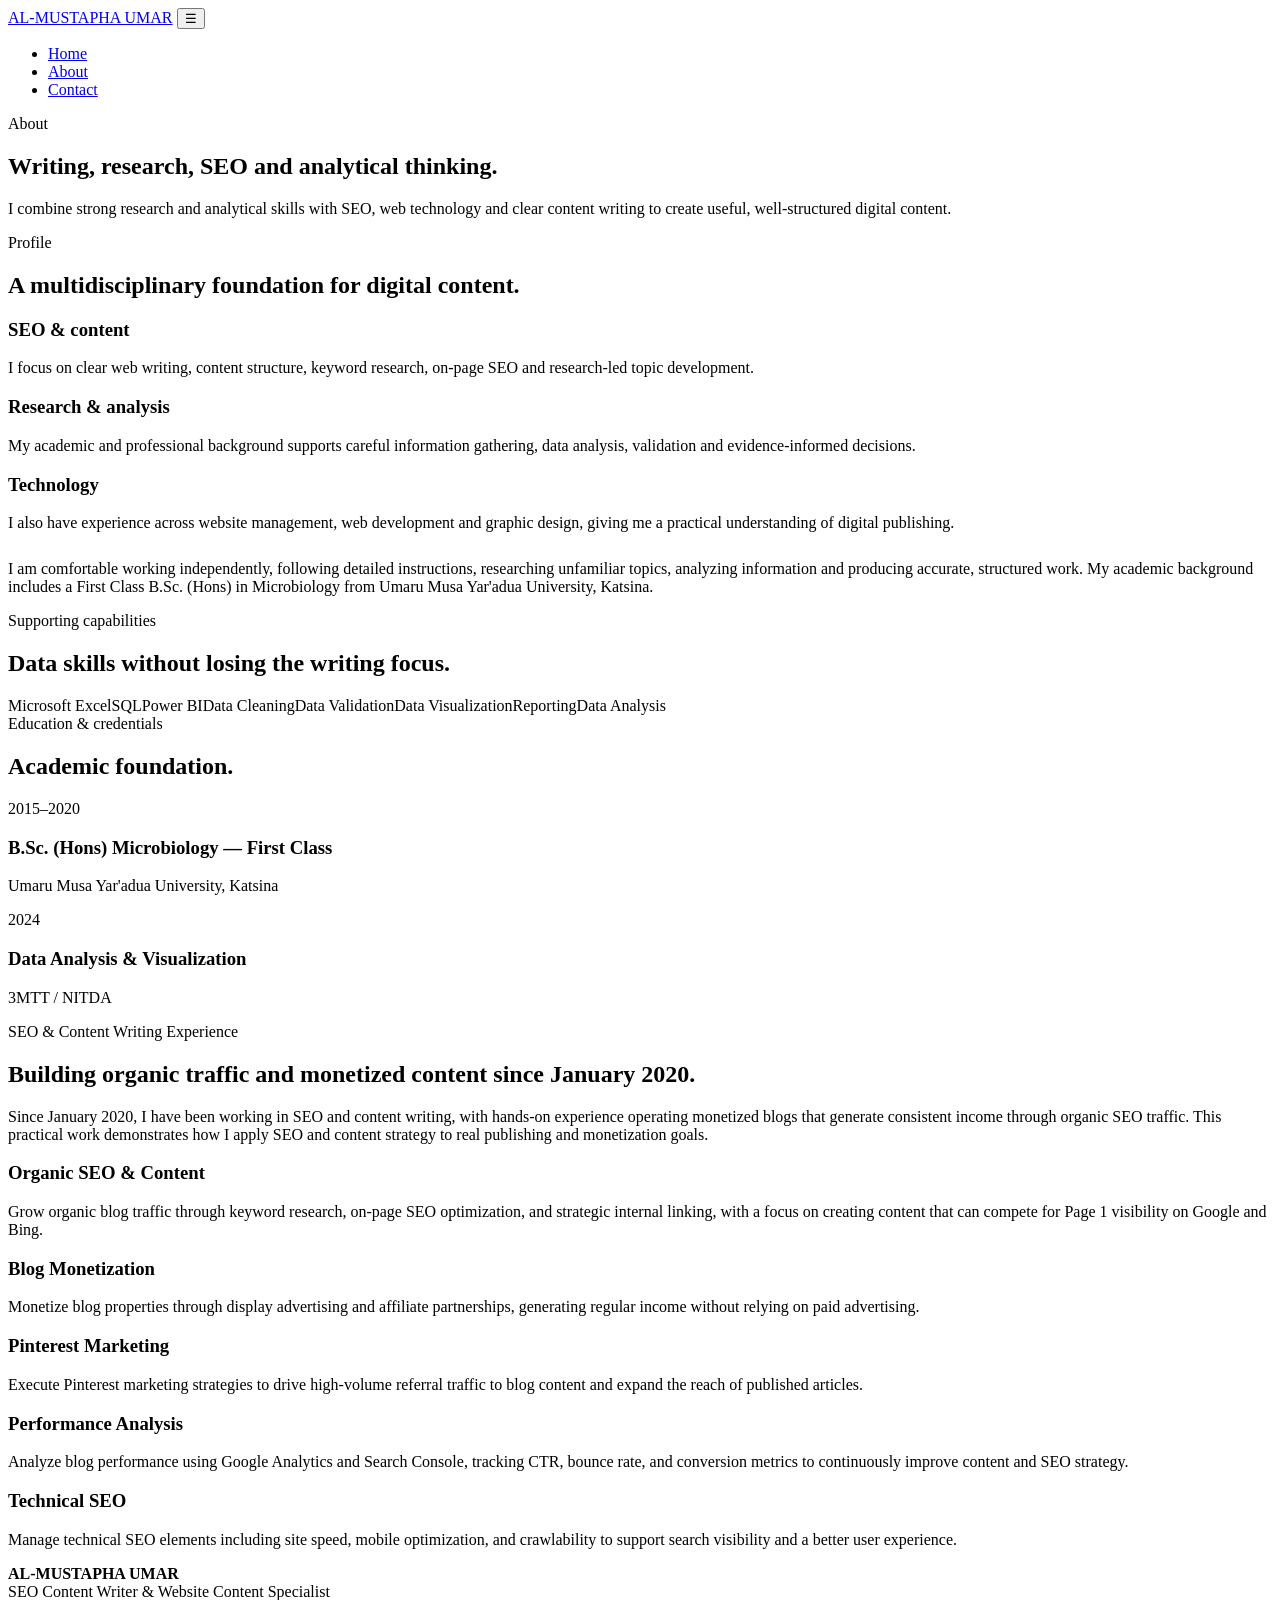
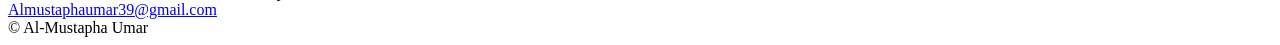
==== about.html @ d9625d3d "Add files via upload" ====
<!doctype html><html lang="en"><head>
<meta charset="utf-8"><meta name="viewport" content="width=device-width, initial-scale=1">
<title>About Al-Mustapha Umar | SEO Content Writer</title><meta name="description" content="About Al-Mustapha Umar and his combination of SEO, writing, research, web and data skills"><meta name="author" content="Al-Mustapha Umar">
<meta property="og:title" content="About Al-Mustapha Umar | SEO Content Writer"><meta property="og:description" content="About Al-Mustapha Umar and his combination of SEO, writing, research, web and data skills"><meta property="og:type" content="website">
<meta property="og:url" content="https://YOUR-GITHUB-USERNAME.github.io/about.html">
<link rel="canonical" href="https://YOUR-GITHUB-USERNAME.github.io/about.html">
<link rel="icon" href="assets/favicon.svg" type="image/svg+xml"><link rel="stylesheet" href="css/style.css"></head>
<body><header class="site-header">
  <nav class="nav container" aria-label="Main navigation">
    <a class="brand" href="index.html">AL-MUSTAPHA UMAR</a>
    <button class="nav-toggle" type="button" aria-label="Open navigation" aria-expanded="false" aria-controls="primary-menu">☰</button>
    <ul class="nav-links" id="primary-menu">
      <li><a href="index.html">Home</a></li>
      <li><a href="about.html">About</a></li>
      <li><a href="contact.html">Contact</a></li>
    </ul>
  </nav>
</header><main><section class="page-hero"><div class="container"><div class="kicker">About</div><h1>Writing, research, SEO and analytical thinking.</h1><p class="section-intro">I combine strong research and analytical skills with SEO, web technology and clear content writing to create useful, well-structured digital content.</p></div></section>
<section class="section"><div class="container"><div class="section-head"><div><div class="kicker">Profile</div><h2>A multidisciplinary foundation for digital content.</h2></div></div><div class="cards">
<article class="card"><h3>SEO &amp; content</h3><p>I focus on clear web writing, content structure, keyword research, on-page SEO and research-led topic development.</p></article>
<article class="card"><h3>Research &amp; analysis</h3><p>My academic and professional background supports careful information gathering, data analysis, validation and evidence-informed decisions.</p></article>
<article class="card"><h3>Technology</h3><p>I also have experience across website management, web development and graphic design, giving me a practical understanding of digital publishing.</p></article></div>
<p class="section-intro" style="margin-top:28px">I am comfortable working independently, following detailed instructions, researching unfamiliar topics, analyzing information and producing accurate, structured work. My academic background includes a First Class B.Sc. (Hons) in Microbiology from Umaru Musa Yar'adua University, Katsina.</p></div></section>
<section class="section section-alt"><div class="container"><div class="section-head"><div><div class="kicker">Supporting capabilities</div><h2>Data skills without losing the writing focus.</h2></div></div>
<div class="skills"><span class="skill">Microsoft Excel</span><span class="skill">SQL</span><span class="skill">Power BI</span><span class="skill">Data Cleaning</span><span class="skill">Data Validation</span><span class="skill">Data Visualization</span><span class="skill">Reporting</span><span class="skill">Data Analysis</span></div></div></section>
<section class="section"><div class="container"><div class="section-head"><div><div class="kicker">Education &amp; credentials</div><h2>Academic foundation.</h2></div></div><div class="timeline">
<div class="timeline-item"><div class="timeline-date">2015–2020</div><div><h3>B.Sc. (Hons) Microbiology — First Class</h3><p>Umaru Musa Yar'adua University, Katsina</p></div></div>
<div class="timeline-item"><div class="timeline-date">2024</div><div><h3>Data Analysis &amp; Visualization</h3><p>3MTT / NITDA</p></div></div>
</div></div></section>
<section class="section section-alt"><div class="container"><div class="section-head"><div><div class="kicker">SEO &amp; Content Writing Experience</div><h2>Building organic traffic and monetized content since January 2020.</h2><p class="section-intro">Since January 2020, I have been working in SEO and content writing, with hands-on experience operating monetized blogs that generate consistent income through organic SEO traffic. This practical work demonstrates how I apply SEO and content strategy to real publishing and monetization goals.</p></div></div><div class="cards"><article class="card"><h3>Organic SEO &amp; Content</h3><p>Grow organic blog traffic through keyword research, on-page SEO optimization, and strategic internal linking, with a focus on creating content that can compete for Page 1 visibility on Google and Bing.</p></article><article class="card"><h3>Blog Monetization</h3><p>Monetize blog properties through display advertising and affiliate partnerships, generating regular income without relying on paid advertising.</p></article><article class="card"><h3>Pinterest Marketing</h3><p>Execute Pinterest marketing strategies to drive high-volume referral traffic to blog content and expand the reach of published articles.</p></article><article class="card"><h3>Performance Analysis</h3><p>Analyze blog performance using Google Analytics and Search Console, tracking CTR, bounce rate, and conversion metrics to continuously improve content and SEO strategy.</p></article><article class="card"><h3>Technical SEO</h3><p>Manage technical SEO elements including site speed, mobile optimization, and crawlability to support search visibility and a better user experience.</p></article></div></div></section></main><footer class="footer"><div class="container footer-row">
  <div><strong>AL-MUSTAPHA UMAR</strong><br>SEO Content Writer &amp; Website Content Specialist</div>
  <div><a href="mailto:Almustaphaumar39@gmail.com">Almustaphaumar39@gmail.com</a><br>© <span data-year></span> Al-Mustapha Umar</div>
</div></footer></body></html>
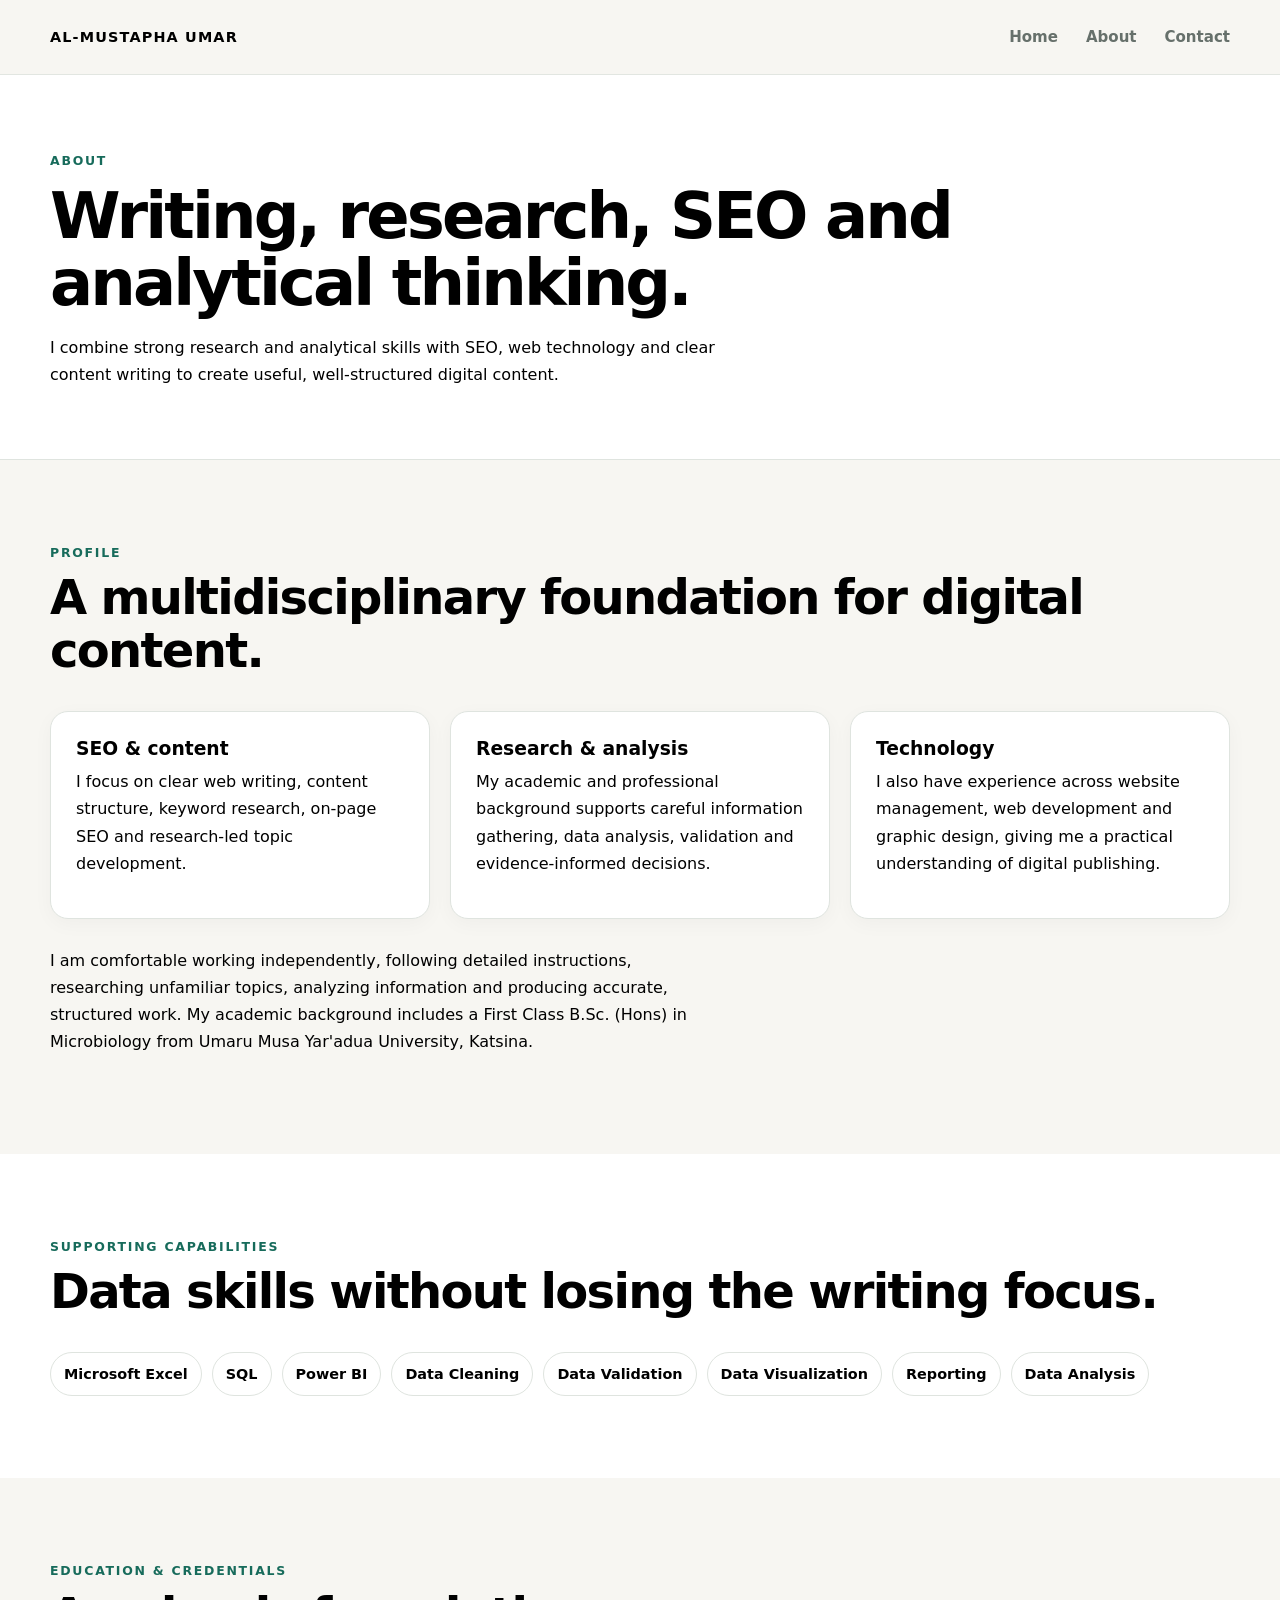
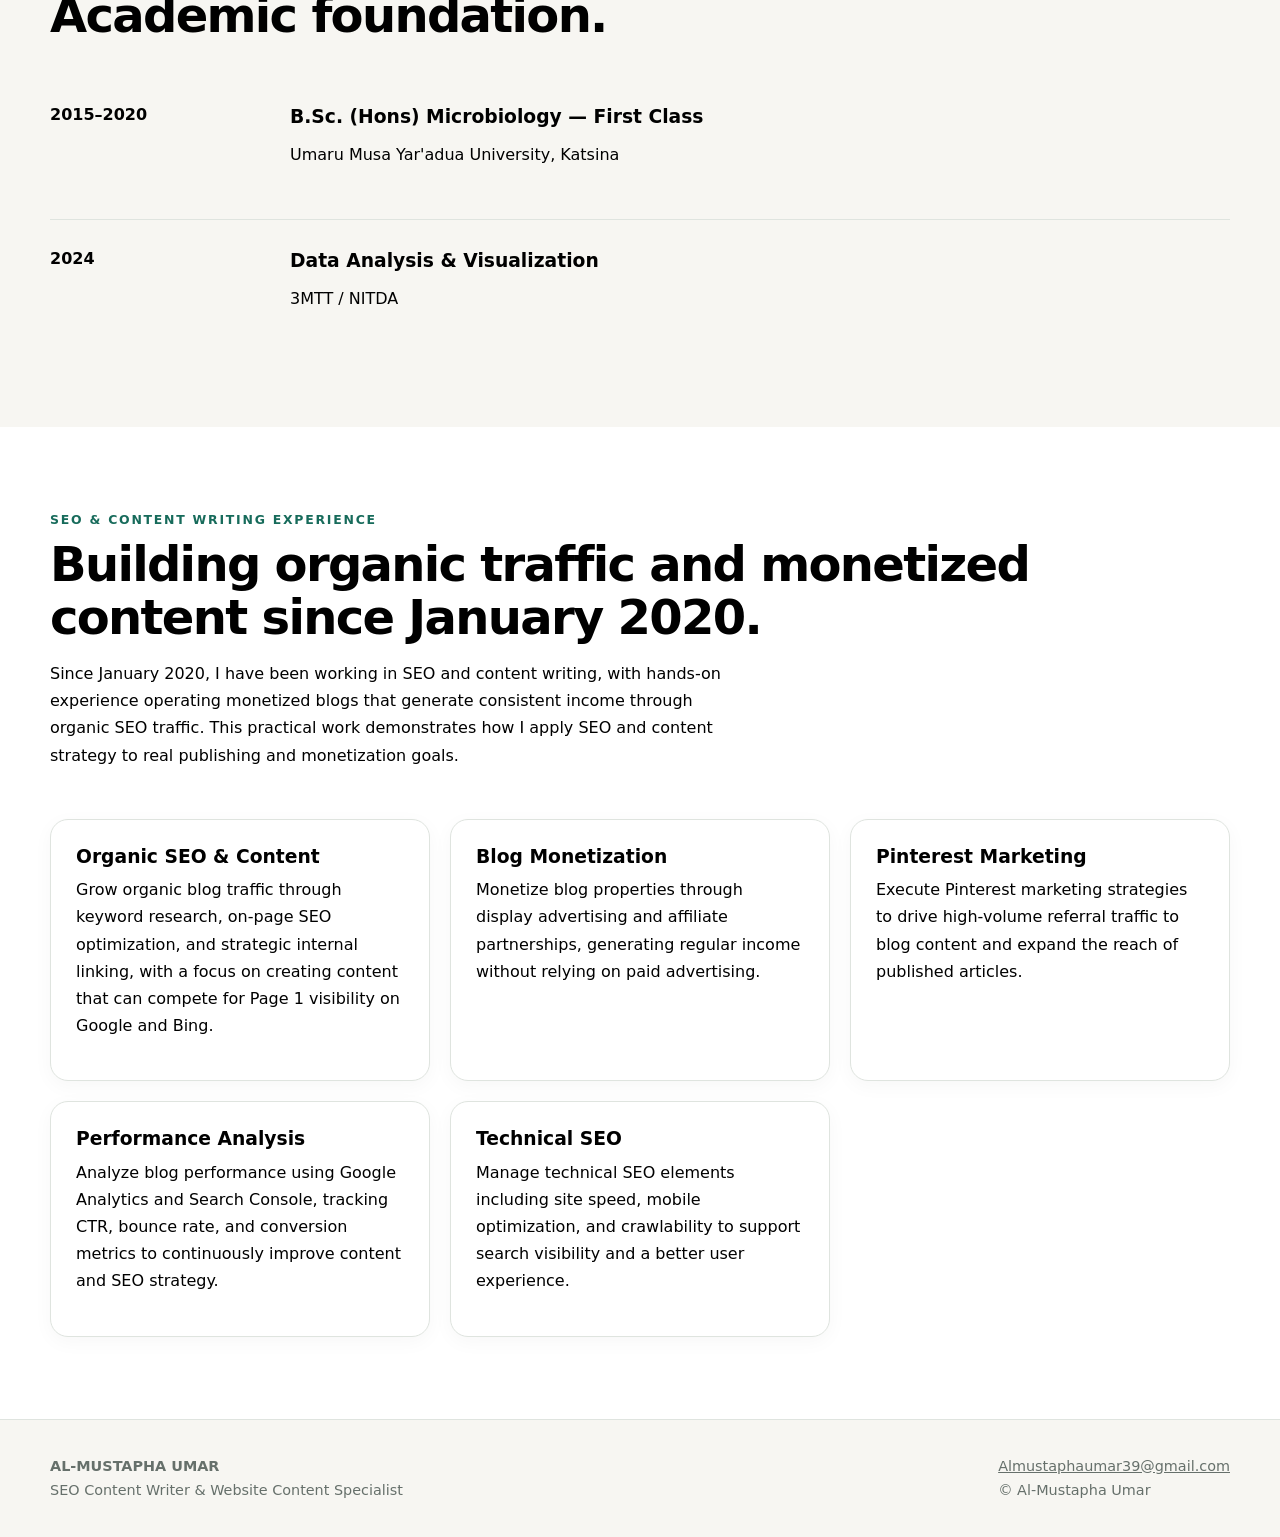
==== commit f8a3670d: "Update about.html" ====
--- a/about.html
+++ b/about.html
@@ -6,7 +6,7 @@
 <link rel="canonical" href="https://YOUR-GITHUB-USERNAME.github.io/about.html">
 <link rel="icon" href="assets/favicon.svg" type="image/svg+xml"><link rel="stylesheet" href="css/style.css"></head>
 <body><header class="site-header">
-  <nav class="nav container" aria-label="Main navigation">
+  <nav id="site-navigation" class="nav container" aria-label="Main navigation">
     <a class="brand" href="index.html">AL-MUSTAPHA UMAR</a>
     <button class="nav-toggle" type="button" aria-label="Open navigation" aria-expanded="false" aria-controls="primary-menu">☰</button>
     <ul class="nav-links" id="primary-menu">
@@ -30,4 +30,5 @@
 <section class="section section-alt"><div class="container"><div class="section-head"><div><div class="kicker">SEO &amp; Content Writing Experience</div><h2>Building organic traffic and monetized content since January 2020.</h2><p class="section-intro">Since January 2020, I have been working in SEO and content writing, with hands-on experience operating monetized blogs that generate consistent income through organic SEO traffic. This practical work demonstrates how I apply SEO and content strategy to real publishing and monetization goals.</p></div></div><div class="cards"><article class="card"><h3>Organic SEO &amp; Content</h3><p>Grow organic blog traffic through keyword research, on-page SEO optimization, and strategic internal linking, with a focus on creating content that can compete for Page 1 visibility on Google and Bing.</p></article><article class="card"><h3>Blog Monetization</h3><p>Monetize blog properties through display advertising and affiliate partnerships, generating regular income without relying on paid advertising.</p></article><article class="card"><h3>Pinterest Marketing</h3><p>Execute Pinterest marketing strategies to drive high-volume referral traffic to blog content and expand the reach of published articles.</p></article><article class="card"><h3>Performance Analysis</h3><p>Analyze blog performance using Google Analytics and Search Console, tracking CTR, bounce rate, and conversion metrics to continuously improve content and SEO strategy.</p></article><article class="card"><h3>Technical SEO</h3><p>Manage technical SEO elements including site speed, mobile optimization, and crawlability to support search visibility and a better user experience.</p></article></div></div></section></main><footer class="footer"><div class="container footer-row">
   <div><strong>AL-MUSTAPHA UMAR</strong><br>SEO Content Writer &amp; Website Content Specialist</div>
   <div><a href="mailto:Almustaphaumar39@gmail.com">Almustaphaumar39@gmail.com</a><br>© <span data-year></span> Al-Mustapha Umar</div>
-</div></footer></body></html>+</div></footer><script src="js/script.js"></script>
+</body></html>
--- a/css/style.css
+++ b/css/style.css
@@ -0,0 +1,88 @@
+:root{
+  --bg:#f7f6f2; --surface:#ffffff; --text:#202522; --muted:#66706b;
+  --accent:#176b5b; --accent-dark:#0e5144; --line:#dfe4df;
+  --soft:#edf4f1; --shadow:0 14px 40px rgba(25,40,34,.08);
+  --radius:18px; --max:1180px;
+}
+*{box-sizing:border-box}
+html{scroll-behavior:smooth}
+body{margin:0;background:var(--bg);color:#000;font-family:Inter,system-ui,-apple-system,BlinkMacSystemFont,"Segoe UI",sans-serif;line-height:1.7}
+img{max-width:100%;display:block}
+a{color:inherit}
+.container{width:min(calc(100% - 40px),var(--max));margin-inline:auto}
+.site-header{position:sticky;top:0;z-index:50;background:rgba(247,246,242,.94);backdrop-filter:blur(12px);border-bottom:1px solid rgba(223,228,223,.9)}
+.nav{min-height:74px;display:flex;align-items:center;justify-content:space-between;gap:24px}
+.brand{font-weight:800;letter-spacing:.08em;text-decoration:none;font-size:.9rem}
+.nav-toggle{display:none;border:1px solid var(--line);background:var(--surface);border-radius:10px;padding:9px 11px;cursor:pointer}
+.nav-links{display:flex;gap:28px;align-items:center;list-style:none;margin:0;padding:0}
+.nav-links a{text-decoration:none;color:var(--muted);font-weight:650;font-size:.94rem}
+.nav-links a:hover,.nav-links a:focus{color:var(--accent)}
+.hero{padding:100px 0 82px}
+.hero-grid{display:grid;grid-template-columns:1.25fr .75fr;gap:70px;align-items:center}
+.eyebrow,.kicker{color:var(--accent);font-size:.78rem;font-weight:800;letter-spacing:.14em;text-transform:uppercase}
+.hero h1{font-size:clamp(2.7rem,6vw,5.4rem);line-height:1.02;letter-spacing:-.055em;margin:16px 0}
+.hero h2{font-size:clamp(1.15rem,2vw,1.55rem);font-weight:700;margin:0 0 20px}
+.lede{font-size:1.15rem;color:#000;max-width:700px}
+.actions{display:flex;gap:12px;flex-wrap:wrap;margin-top:30px}
+.btn{display:inline-flex;align-items:center;justify-content:center;gap:8px;border-radius:11px;padding:12px 18px;font-weight:750;text-decoration:none;border:1px solid var(--accent);transition:.2s ease;cursor:pointer}
+.btn-primary{background:var(--accent);color:#fff}.btn-primary:hover{background:var(--accent-dark);transform:translateY(-1px)}
+.btn-secondary{color:var(--accent);background:transparent}.btn-secondary:hover{background:var(--soft)}
+.hero-photo{aspect-ratio:4/5;border:1px solid var(--line);border-radius:28px;background:linear-gradient(145deg,#e7eee9,#d7e2dc);display:grid;place-items:center;overflow:hidden;box-shadow:var(--shadow)}
+.hero-photo img{width:100%;height:100%;object-fit:cover}
+.photo-placeholder{padding:30px;text-align:center;color:var(--muted)}
+.section{padding:82px 0}
+.section-alt{background:#fff}
+.section-head{display:flex;align-items:end;justify-content:space-between;gap:30px;margin-bottom:34px}
+.section h2{font-size:clamp(2rem,4vw,3rem);line-height:1.1;letter-spacing:-.035em;margin:8px 0 0}
+.section-intro{max-width:680px;color:#000}
+.cards{display:grid;grid-template-columns:repeat(3,1fr);gap:20px}
+.card{background:var(--surface);border:1px solid var(--line);border-radius:var(--radius);padding:25px;box-shadow:0 5px 20px rgba(25,40,34,.035)}
+.card:hover{box-shadow:var(--shadow);transform:translateY(-2px);transition:.2s}
+.icon-card .icon{width:42px;height:42px;border-radius:12px;background:var(--soft);display:grid;place-items:center;color:var(--accent);font-weight:800;margin-bottom:18px}
+.card h3{margin:0 0 8px;line-height:1.25}.card p{color:#000;margin:0 0 16px}
+.tag{display:inline-block;font-size:.72rem;font-weight:800;text-transform:uppercase;letter-spacing:.08em;color:var(--accent);margin-bottom:10px}
+.work-grid{display:grid;grid-template-columns:repeat(3,1fr);gap:20px}
+.placeholder{border-style:dashed;background:#fbfcfa}
+.placeholder strong{display:block;margin-bottom:8px}
+.skills{display:flex;flex-wrap:wrap;gap:10px}.skill{padding:9px 13px;border:1px solid var(--line);border-radius:999px;background:#fff;font-weight:650;font-size:.9rem}
+.timeline{display:grid;gap:18px}
+.timeline-item{display:grid;grid-template-columns:210px 1fr;gap:30px;padding:25px 0;border-top:1px solid var(--line)}
+.timeline-item:first-child{border-top:0}
+.timeline-date{color:#000;font-weight:700}.timeline h3{margin:0 0 3px}.timeline p{margin:8px 0;color:#000}
+.timeline ul{margin:10px 0 0;padding-left:20px}
+.filters{display:flex;flex-wrap:wrap;gap:8px;margin:0 0 30px}
+.filter-btn{border:1px solid var(--line);background:#fff;padding:10px 14px;border-radius:999px;font-weight:750;cursor:pointer;color:var(--muted)}
+.filter-btn[aria-selected="true"],.filter-btn:hover{background:var(--accent);color:#fff;border-color:var(--accent)}
+.article-grid{display:grid;grid-template-columns:repeat(3,1fr);gap:22px}
+.article-card{overflow:hidden;padding:0}
+.article-card img{width:100%;aspect-ratio:16/9;object-fit:cover;border-bottom:1px solid var(--line)}
+.article-body{padding:23px}.article-meta{display:flex;gap:12px;flex-wrap:wrap;color:#000;font-size:.84rem}.article-card h3{font-size:1.25rem;margin:10px 0}
+.article-card .btn{margin-top:8px}
+.contact-box{display:grid;grid-template-columns:1fr .8fr;gap:45px;align-items:center;background:#fff;color:#000;border:1px solid var(--line);border-radius:28px;padding:48px}
+.contact-box p{color:#000}.contact-box .btn-secondary{color:var(--accent);border-color:var(--accent)}
+.footer{padding:34px 0;border-top:1px solid var(--line);color:var(--muted);font-size:.9rem}.footer-row{display:flex;justify-content:space-between;gap:20px;flex-wrap:wrap}
+.page-hero{padding:75px 0 55px;background:#fff;border-bottom:1px solid var(--line)}
+.page-hero h1{font-size:clamp(2.4rem,5vw,4.4rem);line-height:1.05;letter-spacing:-.045em;margin:12px 0}
+.article-shell{padding:60px 0}.article-layout{max-width:840px;margin:auto}.article-layout figure{margin:28px 0}.article-layout figure img{width:100%;border-radius:18px;border:1px solid var(--line)}
+.article-content{font-family:Georgia,"Times New Roman",serif;font-size:1.12rem;line-height:1.85}
+.article-content h2,.article-content h3{font-family:Inter,system-ui,sans-serif;line-height:1.25;letter-spacing:-.025em}.article-content h2{font-size:1.8rem;margin-top:42px}.article-content h3{font-size:1.3rem;margin-top:28px}.article-content ul{padding-left:25px}.article-content li{margin:7px 0}
+.article-intro{font-size:1.2rem;color:#000;margin:22px 0 32px}
+.seo-box{margin:45px 0 35px;padding:24px;background:var(--soft);border:1px solid #d6e5de;border-radius:16px;font-family:Inter,system-ui,sans-serif}
+.seo-box h2{font-size:1rem;margin:0 0 15px}.seo-grid{display:grid;grid-template-columns:1fr 1fr;gap:14px}.seo-item strong{display:block;font-size:.75rem;text-transform:uppercase;letter-spacing:.08em;color:var(--accent)}.seo-item span{display:block;color:#000}
+.related{border-top:1px solid var(--line);padding-top:35px;margin-top:50px}.related-grid{display:grid;grid-template-columns:repeat(2,1fr);gap:16px}.related a{display:block;padding:18px;border:1px solid var(--line);border-radius:14px;text-decoration:none;background:#fff}.related a:hover{border-color:var(--accent)}
+.article-nav{display:flex;justify-content:space-between;gap:12px;margin-top:30px}.article-nav a{font-weight:750;color:var(--accent)}
+.not-found{text-align:center;padding:120px 0}
+.form-grid{display:grid;grid-template-columns:1fr 1fr;gap:18px}.form-field{display:grid;gap:7px}.form-field.full{grid-column:1/-1}.form-field label{font-weight:750}.form-field input,.form-field textarea{width:100%;padding:13px;border:1px solid var(--line);border-radius:11px;font:inherit;background:#fff}.form-field textarea{min-height:170px;resize:vertical}
+:focus-visible{outline:3px solid rgba(23,107,91,.28);outline-offset:3px}
+[hidden]{display:none!important}
+@media (max-width:900px){
+  .hero-grid,.contact-box{grid-template-columns:1fr}.hero-photo{max-width:430px;margin:auto}.cards,.work-grid,.article-grid{grid-template-columns:repeat(2,1fr)}
+  .nav-toggle{display:block}.nav-links{position:absolute;left:20px;right:20px;top:70px;display:none;flex-direction:column;align-items:stretch;padding:14px;background:#fff;border:1px solid var(--line);border-radius:14px;box-shadow:var(--shadow)}.nav-links.open{display:flex}.nav-links a{display:block;padding:10px}
+}
+@media (max-width:620px){
+  .container{width:min(calc(100% - 28px),var(--max))}.hero{padding:70px 0 55px}.section{padding:60px 0}.section-head{display:block}
+  .cards,.work-grid,.article-grid,.related-grid,.form-grid{grid-template-columns:1fr}.timeline-item{grid-template-columns:1fr;gap:4px}.contact-box{padding:30px 24px}.seo-grid{grid-template-columns:1fr}
+  .article-content{font-size:1.05rem}.article-layout{max-width:100%}.article-shell{padding:42px 0}.page-hero{padding:55px 0 40px}.hero h1{font-size:clamp(2.5rem,15vw,4rem)}
+}
+
+.article-figure{margin:38px 0 42px}.article-figure img{display:block;width:100%;aspect-ratio:16/9;object-fit:cover;border-radius:18px;border:1px solid var(--line);background:#f4f7f5}.article-figure figcaption{margin-top:10px;font-family:Inter,system-ui,sans-serif;font-size:.86rem;line-height:1.55;color:#000}.article-note{margin-top:42px;padding:18px 20px;border-left:4px solid var(--accent);background:var(--soft);font-family:Inter,system-ui,sans-serif;font-size:.92rem;line-height:1.65;color:#000}
